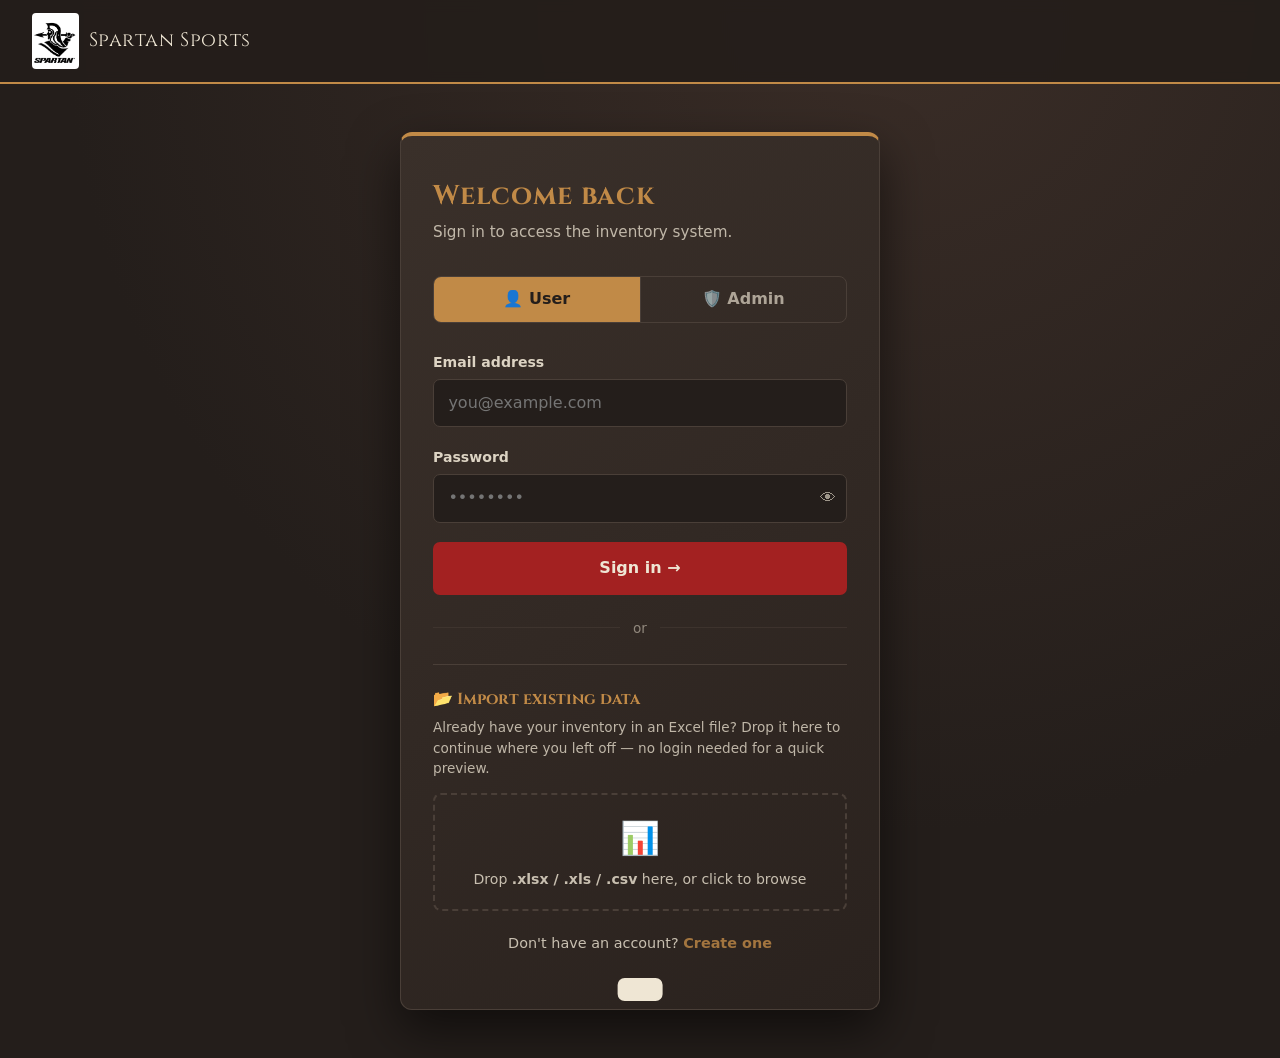
==== admin-dashboard.html @ b4d41f11 "Complete Spartan Sports inventory with Auth & Admin Panel" ====
<!DOCTYPE html>
<html lang="en">
<head>
  <meta charset="UTF-8">
  <meta name="viewport" content="width=device-width, initial-scale=1">
  <title>Admin Dashboard — Spartan Sports</title>
  <link rel="preconnect" href="https://fonts.googleapis.com">
  <link href="https://fonts.googleapis.com/css2?family=Cinzel:wght@400;600;700&display=swap" rel="stylesheet">
  <link rel="stylesheet" href="style.css">
  <link rel="stylesheet" href="auth.css">
  <style>
    /* Dashboard-specific extras */
    .dash-page { max-width: 1100px; margin: 0 auto; padding: 2.5rem 2rem; }
    .dash-header { display: flex; justify-content: space-between; align-items: center; flex-wrap: wrap; gap: 1rem; margin-bottom: 2rem; }
    .dash-header h1 { margin: 0; font-size: 1.9rem; color: var(--bronze); }
    .user-badge { display: flex; align-items: center; gap: .7rem; background: var(--iron2); border: 1px solid var(--line); border-radius: 8px; padding: .5rem 1rem; font-size: .9rem; }
    .user-badge .role-pill { background: var(--crimson); color: var(--bone); padding: .15rem .6rem; border-radius: 10px; font-size: .75rem; font-weight: 700; }
    .stats-row { display: grid; grid-template-columns: repeat(auto-fill, minmax(180px, 1fr)); gap: 1.2rem; margin-bottom: 2rem; }
    .stat-card { background: linear-gradient(145deg, #3a302a, #2a221e); border: 1px solid var(--line); border-top: 4px solid var(--bronze); border-radius: 10px; padding: 1.2rem 1.4rem; }
    .stat-card .label { font-size: .82rem; opacity: .75; margin-bottom: .4rem; }
    .stat-card .value { font: 700 2rem var(--serif); color: var(--bronze); }
    .section-card { background: linear-gradient(145deg, #3a302a, #2a221e); border: 1px solid var(--line); border-radius: 10px; padding: 1.5rem; margin-bottom: 1.8rem; }
    .section-card h2 { font-size: 1.15rem; margin: 0; color: var(--bronze); }
    .user-table { width: 100%; border-collapse: collapse; font-size: .88rem; }
    .user-table th, .user-table td { padding: .7rem .9rem; border-bottom: 1px solid var(--line); text-align: left; }
    .user-table th { background: #3a302a; font-weight: 600; font-size: .82rem; text-transform: uppercase; letter-spacing: .04em; }
    .user-table tr:hover td { background: rgba(255,255,255,.03); }
    .user-table tr:last-child td { border-bottom: none; }
    .badge { display: inline-block; padding: .2rem .65rem; border-radius: 10px; font-size: .75rem; font-weight: 700; text-transform: uppercase; }
    .badge.admin { background: var(--crimson); color: var(--bone); }
    .badge.user  { background: var(--bronze);  color: var(--iron); }
    .btn-sm { padding: .4rem .8rem; font-size: .82rem; border-radius: 6px; border: 1px solid var(--line); background: transparent; color: var(--bad); cursor: pointer; transition: background .15s, color .15s; }
    .btn-sm:hover { background: var(--bad); color: var(--bone); border-color: var(--bad); }
    .btn-add-user { background: var(--bronze); color: var(--iron); border: 1px solid var(--bronze); font-weight: 700; padding: .55rem 1.1rem; border-radius: 7px; font-size: .88rem; cursor: pointer; transition: transform .15s, background .15s; }
    .btn-add-user:hover { background: #dca35e; transform: translateY(-1px); }
    .signout-btn { background: transparent; border: 1px solid var(--line); color: var(--bone); padding: .45rem 1rem; border-radius: 6px; cursor: pointer; font-size: .85rem; transition: background .15s; }
    .signout-btn:hover { background: var(--crimson); border-color: var(--crimson); }
    @media (max-width: 600px) { .dash-page { padding: 1.5rem 1rem; } }
  </style>
</head>
<body>

  <!-- NAV -->
  <header class="nav">
    <a class="logo" href="index.html" aria-label="Spartan Sports home">
      <img class="brand-mark" src="spartan-logo.png" alt="">
      <span>Spartan Sports</span>
    </a>
    <nav>
      <a href="index.html">📦 Inventory</a>
      <a href="register.html">➕ Register</a>
    </nav>
  </header>

  <main class="dash-page" id="dashMain" hidden>

    <!-- Header row -->
    <div class="dash-header">
      <h1>🛡️ Admin Dashboard</h1>
      <div style="display:flex;gap:.8rem;align-items:center;flex-wrap:wrap">
        <div class="user-badge">
          <span id="adminName">—</span>
          <span class="role-pill">Admin</span>
        </div>
        <button class="signout-btn" onclick="signOut()">Sign out</button>
      </div>
    </div>

    <!-- Stats row -->
    <div class="stats-row">
      <div class="stat-card">
        <div class="label">Total registered users</div>
        <div class="value" id="statUsers">0</div>
      </div>
      <div class="stat-card">
        <div class="label">Admin accounts</div>
        <div class="value" id="statAdmins">0</div>
      </div>
      <div class="stat-card">
        <div class="label">Standard users</div>
        <div class="value" id="statStandardUsers">0</div>
      </div>
      <div class="stat-card">
        <div class="label">Registered today</div>
        <div class="value" id="statToday">0</div>
      </div>
    </div>

    <!-- User management -->
    <div class="section-card">
      <div style="display:flex; justify-content:space-between; align-items:center; flex-wrap:wrap; gap:1rem; margin-bottom:1.2rem;">
        <div>
          <h2>👥 Registered Users (<span id="userCountBadge">0</span>)</h2>
          <p style="opacity:.7; font-size:.85rem; margin:.2rem 0 0;">All accounts currently registered in the Spartan Sports system.</p>
        </div>
        <button class="btn-add-user" onclick="toggleAddUserForm()">➕ Register New User</button>
      </div>

      <!-- Add User Form (Collapsible) -->
      <div id="addUserBox" style="display:none; background:var(--iron2); border:1px solid var(--bronze); border-radius:8px; padding:1.4rem; margin-bottom:1.5rem;">
        <h3 style="margin:0 0 1rem; color:var(--bronze); font-size:1.05rem;">Register a New User / Admin</h3>
        <form id="adminAddUserForm" onsubmit="adminCreateUser(event)" style="display:grid; grid-template-columns:repeat(auto-fit, minmax(180px, 1fr)); gap:1rem; align-items:end;">
          <div>
            <label style="display:block; font-size:.82rem; font-weight:600; margin-bottom:.3rem;">Full Name *</label>
            <input type="text" id="newUserName" placeholder="e.g. Rahul Sharma" required style="width:100%; padding:.65rem; border-radius:6px; background:var(--iron); border:1px solid var(--line); color:var(--bone);">
          </div>
          <div>
            <label style="display:block; font-size:.82rem; font-weight:600; margin-bottom:.3rem;">Email Address *</label>
            <input type="email" id="newUserEmail" placeholder="user@spartan.com" required style="width:100%; padding:.65rem; border-radius:6px; background:var(--iron); border:1px solid var(--line); color:var(--bone);">
          </div>
          <div>
            <label style="display:block; font-size:.82rem; font-weight:600; margin-bottom:.3rem;">Password *</label>
            <input type="password" id="newUserPass" placeholder="Min 6 chars" required minlength="6" style="width:100%; padding:.65rem; border-radius:6px; background:var(--iron); border:1px solid var(--line); color:var(--bone);">
          </div>
          <div>
            <label style="display:block; font-size:.82rem; font-weight:600; margin-bottom:.3rem;">Role</label>
            <select id="newUserRole" style="width:100%; padding:.65rem; border-radius:6px; background:var(--iron); border:1px solid var(--line); color:var(--bone);">
              <option value="user">👤 User (Standard)</option>
              <option value="admin">🛡️ Admin</option>
            </select>
          </div>
          <div>
            <label style="display:block; font-size:.82rem; font-weight:600; margin-bottom:.3rem;">Department</label>
            <select id="newUserDept" style="width:100%; padding:.65rem; border-radius:6px; background:var(--iron); border:1px solid var(--line); color:var(--bone);">
              <option value="Warehouse">Warehouse</option>
              <option value="Production">Production</option>
              <option value="Procurement">Procurement</option>
              <option value="Quality Control">Quality Control</option>
              <option value="Management">Management</option>
              <option value="IT / Admin">IT / Admin</option>
            </select>
          </div>
          <div style="display:flex; gap:.6rem;">
            <button type="submit" style="background:var(--crimson); color:var(--bone); border:none; padding:.7rem 1.2rem; border-radius:6px; font-weight:700; cursor:pointer;">Save</button>
            <button type="button" onclick="toggleAddUserForm(false)" style="background:transparent; color:var(--bone); border:1px solid var(--line); padding:.7rem 1rem; border-radius:6px; cursor:pointer;">Cancel</button>
          </div>
        </form>
      </div>

      <!-- Search bar -->
      <div style="margin-bottom:1rem; display:flex; gap:.8rem;">
        <input type="search" id="userSearchInput" placeholder="🔍 Search users by name, email, department or role..." oninput="filterUserTable()" style="width:100%; max-width:480px; padding:.65rem .9rem; border-radius:6px; background:var(--iron); border:1px solid var(--line); color:var(--bone);">
      </div>

      <!-- Users Table -->
      <div style="overflow-x:auto">
        <table class="user-table">
          <thead>
            <tr>
              <th>#</th>
              <th>Name</th>
              <th>Email</th>
              <th>Department</th>
              <th>Role</th>
              <th>Registered</th>
              <th>Action</th>
            </tr>
          </thead>
          <tbody id="userTableBody"></tbody>
        </table>
      </div>
      <p id="noUsersMsg" style="opacity:.7;font-size:.9rem;margin:1.2rem 0; text-align:center;" hidden>No registered users found matching your search.</p>
    </div>

    <!-- Import data section -->
    <div class="section-card">
      <h2>📂 Import / replace inventory data</h2>
      <p style="opacity:.75;font-size:.88rem;margin:0 0 1rem">Upload an Excel or CSV file to overwrite the global inventory used by all users.</p>

      <div class="file-drop" id="dropZoneAdmin">
        <div class="drop-icon">📊</div>
        <div class="drop-text">Drop <strong>.xlsx / .xls / .csv</strong> here, or click to browse</div>
        <input type="file" id="importFileAdmin" accept=".xlsx,.xls,.csv" aria-label="Choose Excel file">
      </div>

      <div class="import-preview" id="importPreviewAdmin" hidden></div>

      <div class="import-actions" id="importActionsAdmin" style="display:none">
        <button class="btn-full" id="applyImportBtn" type="button">✅ Apply to all users</button>
        <button class="btn-full alt" id="clearImportAdminBtn" type="button">✖ Clear</button>
      </div>
    </div>

  </main>

  <div class="toast" id="toast" role="status"></div>

  <script src="xlsx.full.min.js"></script>
  <script src="auth.js"></script>
  <script>
  // ── Guard: admin only ────────────────────────────────────
  (function guardAdmin() {
    const sess = JSON.parse(sessionStorage.getItem("ss_session") || "null");
    if (!sess || sess.role !== "admin") return;
    document.getElementById("adminName").textContent = sess.name;
    document.getElementById("dashMain").hidden = false;
    loadDashboard();
  })();

  // ── Toggle Add User Form ─────────────────────────────────
  function toggleAddUserForm(show) {
    const box = document.getElementById("addUserBox");
    const isShowing = box.style.display !== "none";
    const nextState = (typeof show === "boolean") ? show : !isShowing;
    box.style.display = nextState ? "block" : "none";
    if (nextState) {
      document.getElementById("newUserName")?.focus();
    }
  }

  // ── Register User directly from Admin Panel ─────────────
  function adminCreateUser(e) {
    e.preventDefault();
    const name  = document.getElementById("newUserName").value.trim();
    const email = document.getElementById("newUserEmail").value.trim().toLowerCase();
    const pass  = document.getElementById("newUserPass").value;
    const role  = document.getElementById("newUserRole").value;
    const dept  = document.getElementById("newUserDept").value;

    if (!name || !email || !pass) {
      toast("Please fill in all required fields.");
      return;
    }

    const users = getUsers();
    if (users.some(u => u.email === email)) {
      toast("A user with this email already exists.");
      return;
    }

    const newUser = {
      id: Date.now(),
      name,
      email,
      role,
      dept,
      password: encodePass(pass),
      createdAt: new Date().toISOString()
    };

    users.push(newUser);
    saveUsers(users);

    toast("✅ User " + name + " registered successfully!");
    document.getElementById("adminAddUserForm").reset();
    toggleAddUserForm(false);
    loadDashboard();
  }

  // ── Filter table on search ───────────────────────────────
  function filterUserTable() {
    const q = (document.getElementById("userSearchInput")?.value || "").toLowerCase().trim();
    const users = getUsers();
    const filtered = users.filter(u => 
      (u.name || "").toLowerCase().includes(q) ||
      (u.email || "").toLowerCase().includes(q) ||
      (u.dept || "").toLowerCase().includes(q) ||
      (u.role || "").toLowerCase().includes(q)
    );
    renderUserTable(filtered);
  }

  // ── Render User Table ────────────────────────────────────
  function renderUserTable(list) {
    const tbody = document.getElementById("userTableBody");
    const noMsg = document.getElementById("noUsersMsg");
    if (!list || !list.length) {
      tbody.innerHTML = "";
      noMsg.hidden = false;
      return;
    }
    noMsg.hidden = true;

    tbody.innerHTML = list.map((u, i) => `
      <tr>
        <td>${i + 1}</td>
        <td><strong>${esc(u.name)}</strong></td>
        <td>${esc(u.email)}</td>
        <td>${esc(u.dept || "—")}</td>
        <td><span class="badge ${u.role}">${u.role}</span></td>
        <td style="font-size:.8rem;opacity:.8">${(u.createdAt || "").slice(0, 10)}</td>
        <td><button class="btn-sm" onclick="deleteUser(${u.id})">Delete</button></td>
      </tr>`).join("");
  }

  // ── Load dashboard data ──────────────────────────────────
  function loadDashboard() {
    const users   = getUsers();
    const admins  = users.filter(u => u.role === "admin");
    const regulars = users.filter(u => u.role === "user");
    const today   = new Date().toISOString().slice(0, 10);
    const todayCount = users.filter(u => (u.createdAt || "").startsWith(today)).length;

    document.getElementById("statUsers").textContent         = users.length;
    document.getElementById("statAdmins").textContent        = admins.length;
    document.getElementById("statStandardUsers").textContent  = regulars.length;
    document.getElementById("statToday").textContent         = todayCount;
    document.getElementById("userCountBadge").textContent    = users.length;

    filterUserTable();
  }

  function esc(s) {
    return String(s || "").replace(/&/g,"&amp;").replace(/</g,"&lt;").replace(/>/g,"&gt;");
  }

  function deleteUser(id) {
    if (!confirm("Delete this user? This cannot be undone.")) return;
    const sess = JSON.parse(sessionStorage.getItem("ss_session") || "null");
    let users = getUsers();
    const target = users.find(u => u.id === id);
    if (target && target.email === (sess?.email)) {
      toast("Cannot delete your own active admin account.");
      return;
    }
    users = users.filter(u => u.id !== id);
    saveUsers(users);
    toast("User deleted.");
    loadDashboard();
  }

  function signOut() {
    sessionStorage.removeItem("ss_session");
    window.location.href = "login.html";
  }

  // ── Admin import ─────────────────────────────────────────
  const dropAdmin   = document.getElementById("dropZoneAdmin");
  const fileAdmin   = document.getElementById("importFileAdmin");

  if (dropAdmin && fileAdmin) {
    fileAdmin.addEventListener("change", () => {
      handleFile(fileAdmin.files[0], "importPreviewAdmin", "importActionsAdmin", true);
    });
    dropAdmin.addEventListener("dragover",  e => { e.preventDefault(); dropAdmin.classList.add("over"); });
    dropAdmin.addEventListener("dragleave", () => dropAdmin.classList.remove("over"));
    dropAdmin.addEventListener("drop", e => {
      e.preventDefault(); dropAdmin.classList.remove("over");
      handleFile(e.dataTransfer.files[0], "importPreviewAdmin", "importActionsAdmin", true);
    });

    document.getElementById("applyImportBtn").addEventListener("click", () => {
      if (!window._importedData || !window._importedData.length) return toast("No data to apply.");
      localStorage.setItem("ss_inventory_import", JSON.stringify(window._importedData));
      toast("✅ Inventory data updated for all users!");
      loadDashboard();
    });

    document.getElementById("clearImportAdminBtn").addEventListener("click", () => {
      window._importedData = null;
      fileAdmin.value = "";
      const p = document.getElementById("importPreviewAdmin");
      if (p) { p.innerHTML = ""; p.hidden = true; }
      document.getElementById("importActionsAdmin").style.display = "none";
    });
  }
  </script>
</body>
</html>
---- style.css ----
:root {
    --bronze: #c18a47;
    --crimson: #a32121;
    --bone: #efe6d4;
    --iron: #241e1b;
    --iron2: #322a26;
    --line: #4a3f38;
    --ok: #5fae6b;
    --warn: #e0a33a;
    --bad: #e5604f;
    --serif: "Cinzel", "Trajan Pro", Georgia, serif;
    --sans: "Segoe UI", system-ui, -apple-system, Roboto, sans-serif
}

* {
    box-sizing: border-box
}

html {
    scroll-behavior: smooth
}

body {
    margin: 0;
    font-family: var(--sans);
    background: radial-gradient(circle at 70% 0, #3a2d27, var(--iron) 60%);
    color: var(--bone);
    line-height: 1.5
}

h1,
h2,
.logo {
    font-family: var(--serif);
    letter-spacing: .03em
}

a {
    color: inherit
}

button,
input,
select {
    font: inherit
}

input,
select {
    padding: .65rem .8rem;
    border: 1px solid var(--line);
    border-radius: 6px;
    background: var(--iron2);
    color: var(--bone)
}

:focus-visible {
    outline: 3px solid var(--bronze);
    outline-offset: 2px
}

.nav {
    position: sticky;
    top: 0;
    z-index: 10;
    display: flex;
    justify-content: space-between;
    align-items: center;
    flex-wrap: wrap;
    gap: .5rem;
    padding: .8rem 2rem;
    background: rgba(36, 30, 27, .92);
    backdrop-filter: blur(6px);
    border-bottom: 2px solid var(--bronze)
}

.logo {
    display: flex;
    align-items: center;
    gap: .6rem;
    text-decoration: none;
    font-size: 1.2rem
}

.brand-mark {
    display: block;
    width: auto;
    height: 56px;
    padding: 2px;
    background: #fff;
    border-radius: 4px;
    object-fit: contain
}

.nav nav {
    display: flex;
    gap: 1.4rem;
    align-items: center;
    flex-wrap: wrap
}

.nav nav a {
    text-decoration: none;
    opacity: .85
}

.nav nav a:hover {
    opacity: 1;
    color: var(--bronze)
}

.hero {
    display: grid;
    grid-template-columns: 1fr 1.1fr;
    gap: 2rem;
    align-items: center;
    max-width: 1200px;
    margin: 0 auto;
    padding: 3rem 2rem 2rem
}

.hero h1 {
    font-size: clamp(1.8rem, 4vw, 2.9rem);
    line-height: 1.15;
    margin: 0 0 1rem
}

.hero p {
    max-width: 46ch;
    font-size: 1.1rem;
    opacity: .9
}

.cta {
    display: flex;
    gap: .8rem;
    flex-wrap: wrap;
    margin: 1.5rem 0
}

.btn {
    display: inline-block;
    background: var(--crimson);
    color: var(--bone);
    border: 2px solid var(--crimson);
    padding: .75rem 1.3rem;
    border-radius: 6px;
    text-decoration: none;
    font-weight: 600;
    cursor: pointer;
    transition: transform .15s, background .2s
}

.btn:hover {
    background: #7d1515;
    transform: translateY(-2px)
}

.btn.alt {
    background: transparent;
    border-color: var(--bronze);
    color: var(--bronze)
}

.btn.alt:hover {
    background: var(--bronze);
    color: var(--iron)
}

.kpis {
    display: flex;
    gap: 2rem;
    flex-wrap: wrap
}

.kpis b {
    display: block;
    font: 700 1.8rem var(--serif);
    color: var(--bronze)
}

/* 3D stage */
.stage {
    position: relative;
    height: 380px;
    perspective: 900px;
    cursor: grab;
    touch-action: pan-y;
    user-select: none
}

.stage:active {
    cursor: grabbing
}

.floor {
    position: absolute;
    left: 5%;
    right: 5%;
    bottom: 25px;
    height: 220px;
    transform: rotateX(72deg);
    background: linear-gradient(var(--line) 1px, transparent 1px) 0 0/40px 40px, linear-gradient(90deg, var(--line) 1px, transparent 1px) 0 0/40px 40px;
    mask-image: radial-gradient(closest-side, #000 40%, transparent);
    -webkit-mask-image: radial-gradient(closest-side, #000 40%, transparent)
}

.cubes {
    position: absolute;
    inset: 0;
    display: flex;
    justify-content: center;
    align-items: center;
    gap: 60px;
    padding-bottom: 30px
}

.cube {
    position: relative;
    width: 110px;
    height: 110px;
    transform-style: preserve-3d
}

.face {
    position: absolute;
    inset: 0;
    display: grid;
    place-items: center;
    text-align: center;
    font: 700 .85rem var(--serif);
    padding: .4rem;
    border: 2px solid var(--bronze);
    backface-visibility: hidden
}

.face small {
    display: block;
    font: 400 .75rem var(--sans);
    opacity: .9
}

.f0 {
    transform: translateZ(55px)
}

.f1 {
    transform: rotateY(90deg) translateZ(55px)
}

.f2 {
    transform: rotateY(180deg) translateZ(55px)
}

.f3 {
    transform: rotateY(-90deg) translateZ(55px)
}

.f4 {
    transform: rotateX(90deg) translateZ(55px);
    background: #3b3029
}

.f5 {
    transform: rotateX(-90deg) translateZ(55px);
    background: #1a1513
}

.cube.good .face {
    background: #2f5a3a
}

.cube.bad .face {
    background: #8a2a22
}

.cube .f4 {
    background: #4b3d34
}

.cube .f5 {
    background: #1a1513
}

.cube[data-cat="Wood"] .face {
    background: #b58a54;
    color: var(--iron)
}

.cube:hover .face {
    border-color: #fff
}

.drag-hint {
    position: absolute;
    bottom: 0;
    width: 100%;
    text-align: center;
    font-size: .85rem;
    opacity: .7;
    margin: 0
}

.block {
    max-width: 1200px;
    margin: 0 auto;
    padding: 3rem 2rem 1rem;
    scroll-margin-top: 60px
}

.block h2 {
    font-size: 1.7rem;
    margin: 0 0 .4rem
}

.sub {
    opacity: .8;
    margin: 0 0 1.2rem
}

.toolbar {
    display: flex;
    gap: .8rem;
    flex-wrap: wrap;
    margin: 1rem 0 1.5rem;
    align-items: center
}

.toolbar input {
    min-width: 240px
}

.chips {
    display: flex;
    gap: .4rem
}

.chip {
    background: transparent;
    border: 1px solid var(--line);
    color: var(--bone);
    padding: .5rem .9rem;
    border-radius: 20px;
    cursor: pointer
}

.chip.on {
    background: var(--bronze);
    color: var(--iron);
    border-color: var(--bronze);
    font-weight: 600
}

.grid {
    display: grid;
    grid-template-columns: repeat(auto-fill, minmax(240px, 1fr));
    gap: 1.4rem;
    perspective: 1000px
}

.card {
    background: linear-gradient(145deg, #3a302a, #2a221e);
    border: 1px solid var(--line);
    border-top: 4px solid var(--ok);
    border-radius: 10px;
    padding: 1.2rem;
    transform-style: preserve-3d;
    transition: transform .15s ease-out, box-shadow .2s;
    box-shadow: 0 8px 20px rgba(0, 0, 0, .35)
}

.card.tight {
    border-top-color: var(--warn)
}

.card.short {
    border-top-color: var(--bad)
}

.card:hover {
    box-shadow: 0 18px 35px rgba(0, 0, 0, .55)
}

.card h3 {
    margin: 0;
    font-size: 1.05rem;
    transform: translateZ(25px)
}

.cat {
    margin: .1rem 0 .8rem;
    opacity: .7;
    font-size: .85rem;
    transform: translateZ(15px)
}

.big {
    font: 700 2rem var(--serif);
    transform: translateZ(35px)
}

.big small {
    font: 400 .9rem var(--sans);
    opacity: .7
}

.bar {
    height: 8px;
    background: #1a1513;
    border-radius: 4px;
    margin: .7rem 0;
    overflow: hidden
}

.bar i {
    display: block;
    height: 100%;
    background: var(--ok);
    border-radius: 4px;
    transition: width .6s
}

.card.tight .bar i {
    background: var(--warn)
}

.card.short .bar i {
    background: var(--bad)
}

.meta {
    font-size: .85rem;
    opacity: .8;
    margin: 0 0 .8rem
}

.pill {
    display: inline-block;
    padding: .2rem .7rem;
    border-radius: 12px;
    font-size: .8rem;
    font-weight: 700;
    color: var(--iron);
    background: var(--ok);
    transform: translateZ(20px)
}

.pill.tight {
    background: var(--warn)
}

.pill.short {
    background: var(--bad)
}

.planner {
    display: grid;
    grid-template-columns: 300px 1fr;
    gap: 1.5rem;
    align-items: start
}

.controls {
    background: var(--iron2);
    border: 1px solid var(--line);
    border-radius: 10px;
    padding: 1.2rem
}

.controls label {
    display: block;
    margin: .8rem 0 .3rem;
    font-weight: 600;
    font-size: .9rem
}

.controls label:first-child {
    margin-top: 0
}

.controls input,
.controls select {
    width: 100%
}

.verdict {
    margin: 1rem 0 0;
    padding: .8rem;
    border-radius: 6px;
    font-weight: 600
}

.verdict.ok {
    background: #27442e
}

.verdict.short {
    background: #5c2620
}

.table-scroll {
    overflow-x: auto
}

table {
    width: 100%;
    border-collapse: collapse;
    min-width: 480px;
    background: var(--iron2);
    border-radius: 10px;
    overflow: hidden
}

th,
td {
    text-align: left;
    padding: .8rem 1rem;
    border-bottom: 1px solid var(--line)
}

th {
    background: #3a302a;
    font-size: .85rem
}

.okc {
    color: var(--ok)
}

.shortc {
    color: var(--bad);
    font-weight: 700
}

.ord-foot {
    display: flex;
    justify-content: space-between;
    align-items: center;
    flex-wrap: wrap;
    gap: 1rem;
    margin: 1.2rem 0 3rem
}

.actions {
    display: flex;
    gap: .7rem;
    flex-wrap: wrap
}

.empty {
    padding: 1.2rem;
    opacity: .8
}

.toast {
    position: fixed;
    bottom: 1.2rem;
    left: 50%;
    transform: translate(-50%, 120px);
    background: var(--bone);
    color: var(--iron);
    padding: .7rem 1.2rem;
    border-radius: 6px;
    font-weight: 600;
    transition: transform .3s
}

.toast.show {
    transform: translate(-50%, 0)
}

@media(max-width:860px) {
    .hero {
        grid-template-columns: 1fr;
        padding: 2rem 1rem
    }

    .stage {
        height: 320px
    }

    .cubes {
        gap: 30px
    }

    .cube {
        width: 80px;
        height: 80px
    }

    .f0 {
        transform: translateZ(40px)
    }

    .f1 {
        transform: rotateY(90deg) translateZ(40px)
    }

    .f2 {
        transform: rotateY(180deg) translateZ(40px)
    }

    .f3 {
        transform: rotateY(-90deg) translateZ(40px)
    }

    .f4 {
        transform: rotateX(90deg) translateZ(40px)
    }

    .f5 {
        transform: rotateX(-90deg) translateZ(40px)
    }

    .face {
        font-size: .7rem
    }

    .planner {
        grid-template-columns: 1fr
    }

    .block {
        padding: 2rem 1rem 1rem
    }

    .nav {
        padding: .8rem 1rem
    }
}

@media(prefers-reduced-motion:reduce) {
    * {
        transition: none !important;
        scroll-behavior: auto !important
    }
}
---- auth.css ----
/* =====================================================
   Spartan Sports — Auth styles (login / register)
   ===================================================== */
:root {
  --bronze:  #c18a47;
  --crimson: #a32121;
  --bone:    #efe6d4;
  --iron:    #241e1b;
  --iron2:   #322a26;
  --line:    #4a3f38;
  --ok:      #5fae6b;
  --warn:    #e0a33a;
  --bad:     #e5604f;
  --serif:   "Cinzel","Trajan Pro",Georgia,serif;
  --sans:    "Segoe UI",system-ui,-apple-system,Roboto,sans-serif;
}

*  { box-sizing: border-box; }
html { scroll-behavior: smooth; }

body {
  margin: 0;
  font-family: var(--sans);
  background: radial-gradient(circle at 70% 0, #3a2d27, var(--iron) 60%);
  color: var(--bone);
  line-height: 1.5;
  min-height: 100vh;
  display: flex;
  flex-direction: column;
}

h1,h2,.logo { font-family: var(--serif); letter-spacing: .03em; }
a { color: inherit; }
button, input, select { font: inherit; }

/* ---- Nav ---- */
.nav {
  position: sticky; top: 0; z-index: 10;
  display: flex; justify-content: space-between; align-items: center;
  flex-wrap: wrap; gap: .5rem;
  padding: .8rem 2rem;
  background: rgba(36,30,27,.92);
  backdrop-filter: blur(6px);
  border-bottom: 2px solid var(--bronze);
}
.logo { display: flex; align-items: center; gap: .6rem; text-decoration: none; font-size: 1.2rem; }
.brand-mark { display: block; width: auto; height: 56px; padding: 2px; background: #fff; border-radius: 4px; object-fit: contain; }

/* ---- Page wrapper ---- */
.auth-page {
  flex: 1;
  display: flex;
  align-items: center;
  justify-content: center;
  padding: 3rem 1rem;
}

/* ---- Card ---- */
.auth-card {
  width: 100%;
  max-width: 480px;
  background: linear-gradient(145deg, #3a302a, #2a221e);
  border: 1px solid var(--line);
  border-top: 4px solid var(--bronze);
  border-radius: 12px;
  padding: 2.5rem 2rem;
  box-shadow: 0 20px 50px rgba(0,0,0,.55);
}
.auth-card h2 {
  margin: 0 0 .3rem;
  font-size: 1.7rem;
  color: var(--bronze);
}
.auth-card .sub {
  opacity: .75;
  margin: 0 0 2rem;
  font-size: .95rem;
}

/* ---- Tabs (User / Admin) ---- */
.role-tabs {
  display: flex;
  gap: 0;
  margin-bottom: 1.8rem;
  border: 1px solid var(--line);
  border-radius: 8px;
  overflow: hidden;
}
.role-tabs button {
  flex: 1;
  padding: .65rem 1rem;
  background: transparent;
  border: none;
  color: var(--bone);
  opacity: .65;
  cursor: pointer;
  font-weight: 600;
  transition: background .2s, opacity .2s;
}
.role-tabs button.active {
  background: var(--bronze);
  color: var(--iron);
  opacity: 1;
}
.role-tabs button:first-child { border-right: 1px solid var(--line); }

/* ---- Form ---- */
.form-group {
  margin-bottom: 1.2rem;
}
.form-group label {
  display: block;
  font-weight: 600;
  font-size: .88rem;
  margin-bottom: .4rem;
  opacity: .9;
}
.form-group input, .form-group select {
  width: 100%;
  padding: .7rem .9rem;
  border: 1px solid var(--line);
  border-radius: 7px;
  background: var(--iron);
  color: var(--bone);
  transition: border-color .2s;
}
.form-group input:focus, .form-group select:focus {
  outline: 3px solid var(--bronze);
  outline-offset: 2px;
  border-color: var(--bronze);
}

/* Admin-key field hidden by default */
#adminKeyGroup, #adminKeyGroupReg { display: none; }

/* ---- Password wrapper ---- */
.pw-wrap { position: relative; }
.pw-wrap input { padding-right: 2.6rem; }
.pw-toggle {
  position: absolute;
  right: .7rem; top: 50%;
  transform: translateY(-50%);
  background: none; border: none;
  color: var(--bone); opacity: .6;
  cursor: pointer; padding: 0;
  font-size: 1rem;
  line-height: 1;
}
.pw-toggle:hover { opacity: 1; }

/* ---- Buttons ---- */
.btn-full {
  display: block;
  width: 100%;
  padding: .8rem;
  background: var(--crimson);
  color: var(--bone);
  border: 2px solid var(--crimson);
  border-radius: 7px;
  font-weight: 700;
  font-size: 1rem;
  cursor: pointer;
  transition: background .2s, transform .15s;
  margin-top: .5rem;
}
.btn-full:hover { background: #7d1515; transform: translateY(-2px); }
.btn-full.alt {
  background: transparent;
  border-color: var(--bronze);
  color: var(--bronze);
  margin-top: .8rem;
}
.btn-full.alt:hover { background: var(--bronze); color: var(--iron); }

/* ---- Alert / feedback ---- */
.alert {
  display: none;
  padding: .75rem 1rem;
  border-radius: 7px;
  font-size: .9rem;
  margin-bottom: 1rem;
  font-weight: 600;
}
.alert.error  { background: #5c2620; border: 1px solid var(--bad); }
.alert.success { background: #27442e; border: 1px solid var(--ok); }
.alert.show { display: block; }

/* ---- Divider ---- */
.divider {
  display: flex; align-items: center; gap: .8rem;
  margin: 1.4rem 0;
  opacity: .5;
  font-size: .85rem;
}
.divider::before, .divider::after {
  content: "";
  flex: 1;
  height: 1px;
  background: var(--line);
}

/* ---- Switch link ---- */
.switch-link {
  text-align: center;
  margin-top: 1.4rem;
  font-size: .9rem;
  opacity: .8;
}
.switch-link a {
  color: var(--bronze);
  font-weight: 600;
  text-decoration: none;
}
.switch-link a:hover { text-decoration: underline; }

/* ---- Excel import section ---- */
.import-section {
  margin-top: 1.6rem;
  padding-top: 1.4rem;
  border-top: 1px solid var(--line);
}
.import-section h3 {
  margin: 0 0 .4rem;
  font-size: 1rem;
  font-family: var(--serif);
  color: var(--bronze);
}
.import-section p {
  font-size: .85rem;
  opacity: .75;
  margin: 0 0 .9rem;
}
.file-drop {
  border: 2px dashed var(--line);
  border-radius: 8px;
  padding: 1.2rem 1rem;
  text-align: center;
  cursor: pointer;
  transition: border-color .2s, background .2s;
  position: relative;
}
.file-drop:hover, .file-drop.over {
  border-color: var(--bronze);
  background: rgba(193,138,71,.07);
}
.file-drop input[type="file"] {
  position: absolute; inset: 0;
  opacity: 0; cursor: pointer;
  width: 100%; height: 100%;
}
.file-drop .drop-icon { font-size: 2rem; margin-bottom: .4rem; }
.file-drop .drop-text { font-size: .88rem; opacity: .8; }
.import-preview {
  margin-top: 1rem;
  overflow-x: auto;
}
.import-preview table {
  width: 100%;
  border-collapse: collapse;
  font-size: .82rem;
  background: var(--iron2);
  border-radius: 8px;
  overflow: hidden;
}
.import-preview th, .import-preview td {
  padding: .5rem .7rem;
  border-bottom: 1px solid var(--line);
  text-align: left;
  white-space: nowrap;
}
.import-preview th { background: #3a302a; }
.import-preview .row-ok  { color: var(--ok); }
.import-preview .row-err { color: var(--bad); }
.import-actions {
  display: flex; gap: .6rem; flex-wrap: wrap;
  margin-top: .9rem;
}

/* ---- Toast ---- */
.toast {
  position: fixed; bottom: 1.2rem; left: 50%;
  transform: translate(-50%, 120px);
  background: var(--bone); color: var(--iron);
  padding: .7rem 1.4rem;
  border-radius: 7px;
  font-weight: 600;
  transition: transform .3s;
  z-index: 999;
}
.toast.show { transform: translate(-50%, 0); }

/* ---- Responsive ---- */
@media (max-width: 540px) {
  .auth-card { padding: 1.8rem 1.2rem; }
  .nav { padding: .8rem 1rem; }
}
@media (prefers-reduced-motion: reduce) {
  * { transition: none !important; scroll-behavior: auto !important; }
}
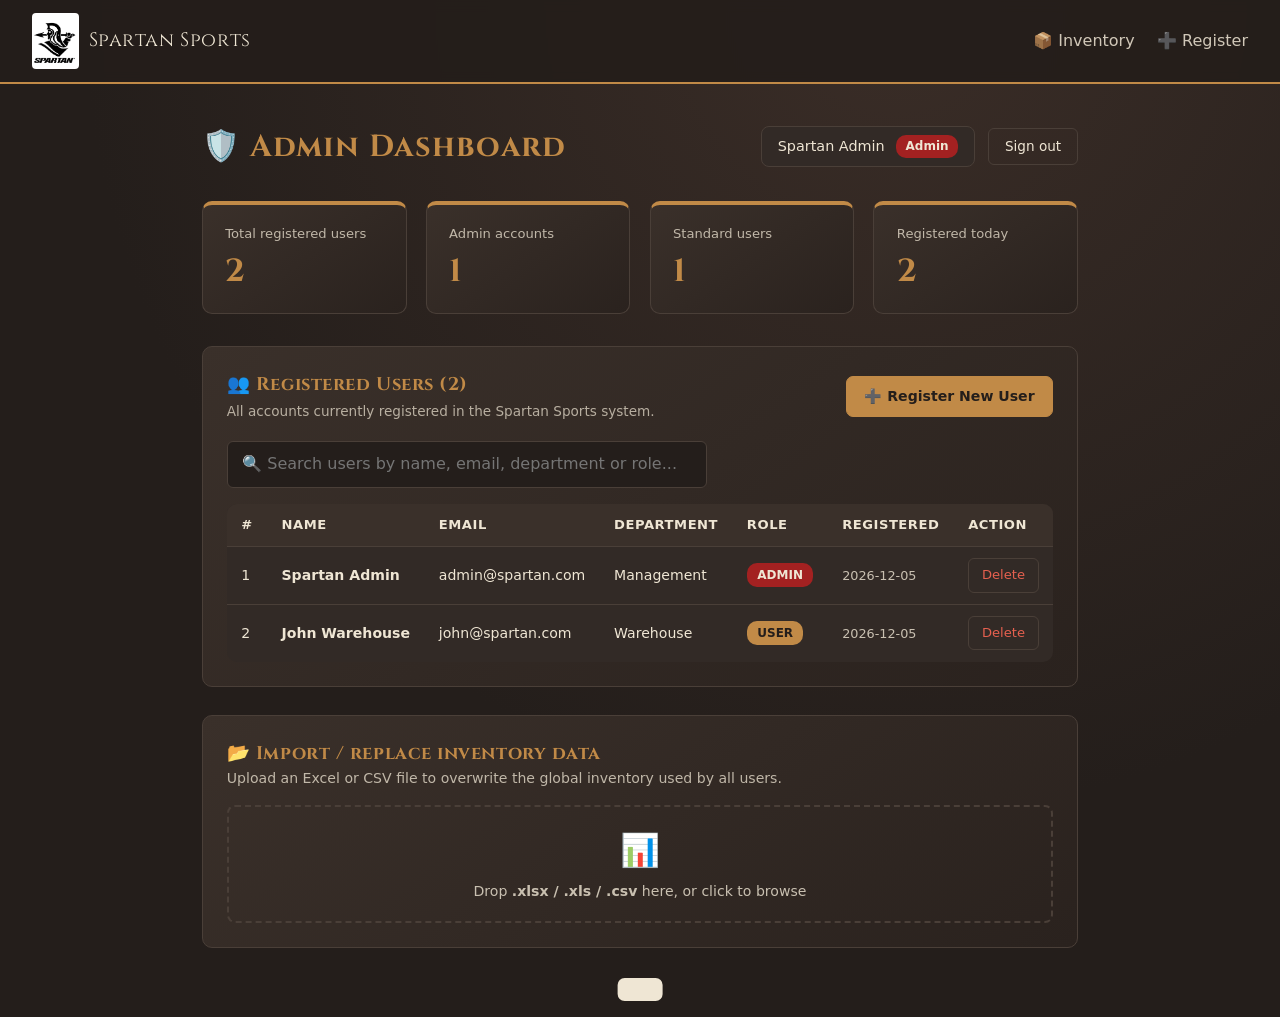
==== commit 88e26402: "Fix user registration display, auto-seed accounts and smooth admin access" ====
--- a/admin-dashboard.html
+++ b/admin-dashboard.html
@@ -190,10 +190,19 @@
   <script>
   // ── Guard: admin only ────────────────────────────────────
   (function guardAdmin() {
-    const sess = JSON.parse(sessionStorage.getItem("ss_session") || "null");
-    if (!sess || sess.role !== "admin") return;
-    document.getElementById("adminName").textContent = sess.name;
-    document.getElementById("dashMain").hidden = false;
+    let sess = JSON.parse(sessionStorage.getItem("ss_session") || "null");
+    if (!sess || sess.role !== "admin") {
+      sess = {
+        name: "Spartan Admin",
+        email: "admin@spartan.com",
+        role: "admin"
+      };
+      sessionStorage.setItem("ss_session", JSON.stringify(sess));
+    }
+    const adminEl = document.getElementById("adminName");
+    if (adminEl) adminEl.textContent = sess.name;
+    const dashMain = document.getElementById("dashMain");
+    if (dashMain) dashMain.hidden = false;
     loadDashboard();
   })();
 
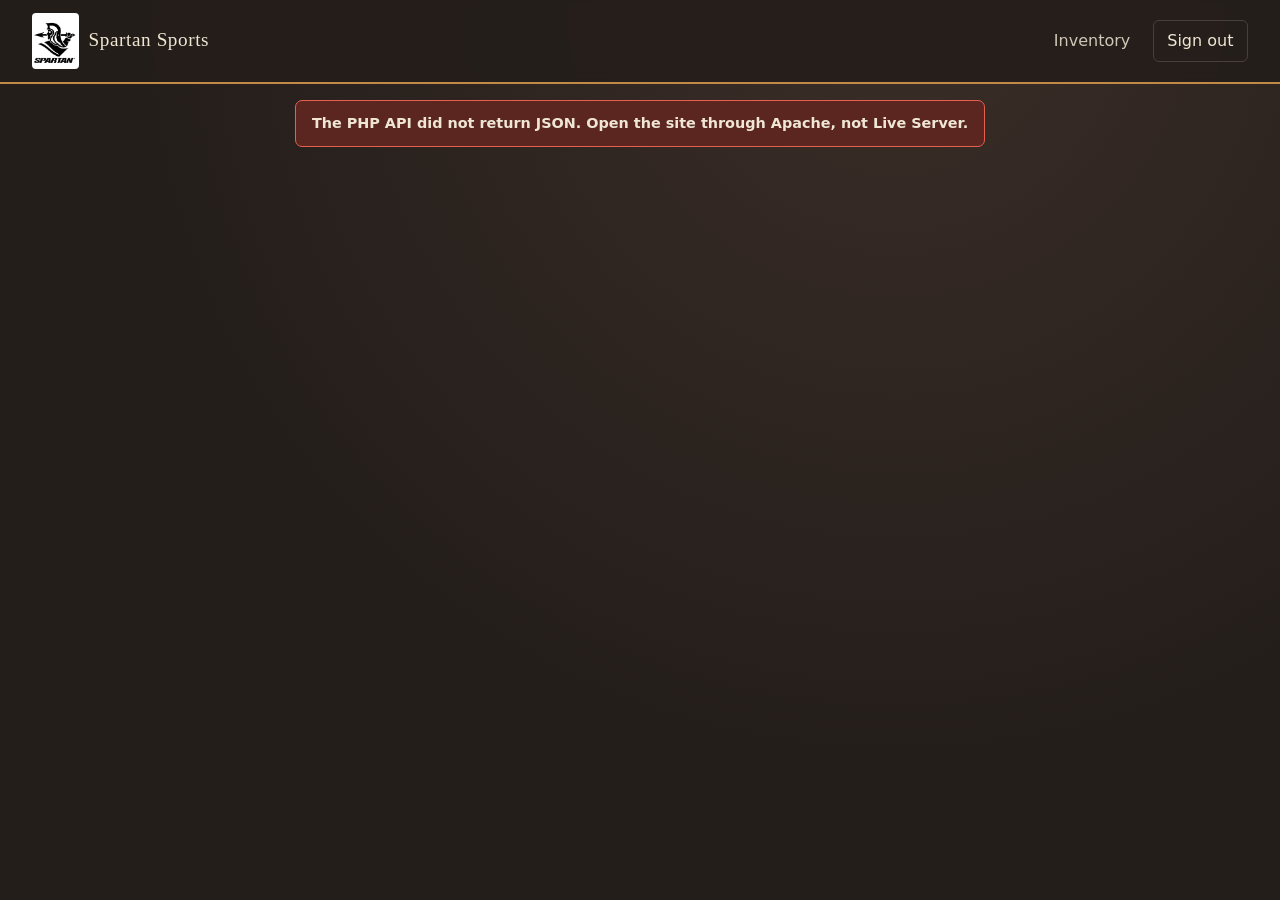
==== commit 80bc15fb: "Add secure inventory auth and Excel import Co-authored-by: Copilot <223556219+Copilot@users.noreply." ====
--- a/admin-dashboard.html
+++ b/admin-dashboard.html
@@ -3,366 +3,99 @@
 <head>
   <meta charset="UTF-8">
   <meta name="viewport" content="width=device-width, initial-scale=1">
-  <title>Admin Dashboard — Spartan Sports</title>
-  <link rel="preconnect" href="https://fonts.googleapis.com">
-  <link href="https://fonts.googleapis.com/css2?family=Cinzel:wght@400;600;700&display=swap" rel="stylesheet">
+  <title>Admin dashboard | Spartan Sports</title>
   <link rel="stylesheet" href="style.css">
   <link rel="stylesheet" href="auth.css">
   <style>
-    /* Dashboard-specific extras */
-    .dash-page { max-width: 1100px; margin: 0 auto; padding: 2.5rem 2rem; }
-    .dash-header { display: flex; justify-content: space-between; align-items: center; flex-wrap: wrap; gap: 1rem; margin-bottom: 2rem; }
-    .dash-header h1 { margin: 0; font-size: 1.9rem; color: var(--bronze); }
-    .user-badge { display: flex; align-items: center; gap: .7rem; background: var(--iron2); border: 1px solid var(--line); border-radius: 8px; padding: .5rem 1rem; font-size: .9rem; }
-    .user-badge .role-pill { background: var(--crimson); color: var(--bone); padding: .15rem .6rem; border-radius: 10px; font-size: .75rem; font-weight: 700; }
-    .stats-row { display: grid; grid-template-columns: repeat(auto-fill, minmax(180px, 1fr)); gap: 1.2rem; margin-bottom: 2rem; }
-    .stat-card { background: linear-gradient(145deg, #3a302a, #2a221e); border: 1px solid var(--line); border-top: 4px solid var(--bronze); border-radius: 10px; padding: 1.2rem 1.4rem; }
-    .stat-card .label { font-size: .82rem; opacity: .75; margin-bottom: .4rem; }
-    .stat-card .value { font: 700 2rem var(--serif); color: var(--bronze); }
-    .section-card { background: linear-gradient(145deg, #3a302a, #2a221e); border: 1px solid var(--line); border-radius: 10px; padding: 1.5rem; margin-bottom: 1.8rem; }
-    .section-card h2 { font-size: 1.15rem; margin: 0; color: var(--bronze); }
-    .user-table { width: 100%; border-collapse: collapse; font-size: .88rem; }
-    .user-table th, .user-table td { padding: .7rem .9rem; border-bottom: 1px solid var(--line); text-align: left; }
-    .user-table th { background: #3a302a; font-weight: 600; font-size: .82rem; text-transform: uppercase; letter-spacing: .04em; }
-    .user-table tr:hover td { background: rgba(255,255,255,.03); }
-    .user-table tr:last-child td { border-bottom: none; }
-    .badge { display: inline-block; padding: .2rem .65rem; border-radius: 10px; font-size: .75rem; font-weight: 700; text-transform: uppercase; }
-    .badge.admin { background: var(--crimson); color: var(--bone); }
-    .badge.user  { background: var(--bronze);  color: var(--iron); }
-    .btn-sm { padding: .4rem .8rem; font-size: .82rem; border-radius: 6px; border: 1px solid var(--line); background: transparent; color: var(--bad); cursor: pointer; transition: background .15s, color .15s; }
-    .btn-sm:hover { background: var(--bad); color: var(--bone); border-color: var(--bad); }
-    .btn-add-user { background: var(--bronze); color: var(--iron); border: 1px solid var(--bronze); font-weight: 700; padding: .55rem 1.1rem; border-radius: 7px; font-size: .88rem; cursor: pointer; transition: transform .15s, background .15s; }
-    .btn-add-user:hover { background: #dca35e; transform: translateY(-1px); }
-    .signout-btn { background: transparent; border: 1px solid var(--line); color: var(--bone); padding: .45rem 1rem; border-radius: 6px; cursor: pointer; font-size: .85rem; transition: background .15s; }
-    .signout-btn:hover { background: var(--crimson); border-color: var(--crimson); }
-    @media (max-width: 600px) { .dash-page { padding: 1.5rem 1rem; } }
+    .dash-page{max-width:1100px;margin:0 auto;padding:2rem}
+    .dash-header,.section-heading{display:flex;justify-content:space-between;align-items:center;gap:1rem;flex-wrap:wrap}
+    .dash-header{margin-bottom:1.5rem}.dash-header h1{margin:0;color:var(--bronze);font-size:1.8rem}
+    .section-card,.stat-card{background:linear-gradient(145deg,#3a302a,#2a221e);border:1px solid var(--line);border-radius:10px;padding:1.2rem;margin-bottom:1.2rem}
+    .section-card h2{margin:0;color:var(--bronze);font-size:1.2rem}
+    .stats-row{display:grid;grid-template-columns:repeat(auto-fit,minmax(170px,1fr));gap:1rem}
+    .stat-card{border-top:3px solid var(--bronze);margin:0}.stat-card span{display:block;opacity:.75;font-size:.85rem}.stat-card strong{display:block;color:var(--bronze);font:700 1.8rem var(--serif)}
+    .user-badge{display:flex;align-items:center;gap:.6rem}.role-pill{padding:.15rem .6rem;border-radius:12px;background:var(--crimson);font-size:.78rem}
+    .signout-btn,.btn-sm{padding:.5rem .85rem;border:1px solid var(--line);border-radius:6px;background:transparent;color:var(--bone);cursor:pointer}
+    .signout-btn:hover{background:var(--crimson)}.btn-sm{color:var(--bad)}.btn-sm:hover{background:var(--bad);color:var(--bone)}
+    .section-heading{margin-bottom:1rem}.admin-form{display:grid;grid-template-columns:repeat(auto-fit,minmax(170px,1fr));gap:.8rem;align-items:end;margin:1rem 0}
+    .admin-form label{display:block;font-size:.82rem;margin-bottom:.3rem}.admin-form input,.admin-form select{width:100%}
+    .user-table{width:100%;border-collapse:collapse;font-size:.88rem}.user-table th,.user-table td{padding:.65rem .75rem;text-align:left;border-bottom:1px solid var(--line)}
+    .user-table th{background:#3a302a}.badge{display:inline-block;padding:.15rem .5rem;border-radius:10px;background:var(--bronze);color:var(--iron);font-size:.75rem}
+    .badge.admin{background:var(--crimson);color:var(--bone)}
+    .dashboard-status{max-width:1100px;margin:1rem auto 0;padding:0 2rem}
+    .form-help{font-size:.85rem;opacity:.75}
+    @media(max-width:600px){.dash-page{padding:1rem}.dashboard-status{padding:0 1rem}}
   </style>
 </head>
 <body>
-
-  <!-- NAV -->
   <header class="nav">
     <a class="logo" href="index.html" aria-label="Spartan Sports home">
       <img class="brand-mark" src="spartan-logo.png" alt="">
       <span>Spartan Sports</span>
     </a>
     <nav>
-      <a href="index.html">📦 Inventory</a>
-      <a href="register.html">➕ Register</a>
+      <a href="index.html">Inventory</a>
+      <button class="signout-btn" id="signoutBtn" type="button">Sign out</button>
     </nav>
   </header>
 
+  <div class="dashboard-status"><div class="alert" id="dashboardAlert" role="alert" aria-live="polite"></div></div>
   <main class="dash-page" id="dashMain" hidden>
-
-    <!-- Header row -->
     <div class="dash-header">
-      <h1>🛡️ Admin Dashboard</h1>
-      <div style="display:flex;gap:.8rem;align-items:center;flex-wrap:wrap">
-        <div class="user-badge">
-          <span id="adminName">—</span>
-          <span class="role-pill">Admin</span>
-        </div>
-        <button class="signout-btn" onclick="signOut()">Sign out</button>
-      </div>
+      <h1>Administrator dashboard</h1>
+      <div class="user-badge"><span id="adminName"></span><span class="role-pill">Admin</span></div>
     </div>
 
-    <!-- Stats row -->
-    <div class="stats-row">
-      <div class="stat-card">
-        <div class="label">Total registered users</div>
-        <div class="value" id="statUsers">0</div>
+    <section class="stats-row" aria-label="Account statistics">
+      <div class="stat-card"><span>Accounts</span><strong id="statUsers">0</strong></div>
+      <div class="stat-card"><span>Administrators</span><strong id="statAdmins">0</strong></div>
+      <div class="stat-card"><span>Staff</span><strong id="statStaff">0</strong></div>
+      <div class="stat-card"><span>Created today</span><strong id="statToday">0</strong></div>
+    </section>
+
+    <section class="section-card">
+      <div class="section-heading">
+        <div>
+          <h2>Manage accounts (<span id="userCountBadge">0</span>)</h2>
+          <p class="form-help">New accounts are stored in MySQL. Staff can view inventory; admins can import and manage accounts.</p>
+        </div>
+        <input type="search" id="userSearchInput" placeholder="Search accounts" aria-label="Search accounts">
       </div>
-      <div class="stat-card">
-        <div class="label">Admin accounts</div>
-        <div class="value" id="statAdmins">0</div>
-      </div>
-      <div class="stat-card">
-        <div class="label">Standard users</div>
-        <div class="value" id="statStandardUsers">0</div>
-      </div>
-      <div class="stat-card">
-        <div class="label">Registered today</div>
-        <div class="value" id="statToday">0</div>
-      </div>
-    </div>
-
-    <!-- User management -->
-    <div class="section-card">
-      <div style="display:flex; justify-content:space-between; align-items:center; flex-wrap:wrap; gap:1rem; margin-bottom:1.2rem;">
-        <div>
-          <h2>👥 Registered Users (<span id="userCountBadge">0</span>)</h2>
-          <p style="opacity:.7; font-size:.85rem; margin:.2rem 0 0;">All accounts currently registered in the Spartan Sports system.</p>
-        </div>
-        <button class="btn-add-user" onclick="toggleAddUserForm()">➕ Register New User</button>
-      </div>
-
-      <!-- Add User Form (Collapsible) -->
-      <div id="addUserBox" style="display:none; background:var(--iron2); border:1px solid var(--bronze); border-radius:8px; padding:1.4rem; margin-bottom:1.5rem;">
-        <h3 style="margin:0 0 1rem; color:var(--bronze); font-size:1.05rem;">Register a New User / Admin</h3>
-        <form id="adminAddUserForm" onsubmit="adminCreateUser(event)" style="display:grid; grid-template-columns:repeat(auto-fit, minmax(180px, 1fr)); gap:1rem; align-items:end;">
-          <div>
-            <label style="display:block; font-size:.82rem; font-weight:600; margin-bottom:.3rem;">Full Name *</label>
-            <input type="text" id="newUserName" placeholder="e.g. Rahul Sharma" required style="width:100%; padding:.65rem; border-radius:6px; background:var(--iron); border:1px solid var(--line); color:var(--bone);">
-          </div>
-          <div>
-            <label style="display:block; font-size:.82rem; font-weight:600; margin-bottom:.3rem;">Email Address *</label>
-            <input type="email" id="newUserEmail" placeholder="user@spartan.com" required style="width:100%; padding:.65rem; border-radius:6px; background:var(--iron); border:1px solid var(--line); color:var(--bone);">
-          </div>
-          <div>
-            <label style="display:block; font-size:.82rem; font-weight:600; margin-bottom:.3rem;">Password *</label>
-            <input type="password" id="newUserPass" placeholder="Min 6 chars" required minlength="6" style="width:100%; padding:.65rem; border-radius:6px; background:var(--iron); border:1px solid var(--line); color:var(--bone);">
-          </div>
-          <div>
-            <label style="display:block; font-size:.82rem; font-weight:600; margin-bottom:.3rem;">Role</label>
-            <select id="newUserRole" style="width:100%; padding:.65rem; border-radius:6px; background:var(--iron); border:1px solid var(--line); color:var(--bone);">
-              <option value="user">👤 User (Standard)</option>
-              <option value="admin">🛡️ Admin</option>
-            </select>
-          </div>
-          <div>
-            <label style="display:block; font-size:.82rem; font-weight:600; margin-bottom:.3rem;">Department</label>
-            <select id="newUserDept" style="width:100%; padding:.65rem; border-radius:6px; background:var(--iron); border:1px solid var(--line); color:var(--bone);">
-              <option value="Warehouse">Warehouse</option>
-              <option value="Production">Production</option>
-              <option value="Procurement">Procurement</option>
-              <option value="Quality Control">Quality Control</option>
-              <option value="Management">Management</option>
-              <option value="IT / Admin">IT / Admin</option>
-            </select>
-          </div>
-          <div style="display:flex; gap:.6rem;">
-            <button type="submit" style="background:var(--crimson); color:var(--bone); border:none; padding:.7rem 1.2rem; border-radius:6px; font-weight:700; cursor:pointer;">Save</button>
-            <button type="button" onclick="toggleAddUserForm(false)" style="background:transparent; color:var(--bone); border:1px solid var(--line); padding:.7rem 1rem; border-radius:6px; cursor:pointer;">Cancel</button>
-          </div>
-        </form>
-      </div>
-
-      <!-- Search bar -->
-      <div style="margin-bottom:1rem; display:flex; gap:.8rem;">
-        <input type="search" id="userSearchInput" placeholder="🔍 Search users by name, email, department or role..." oninput="filterUserTable()" style="width:100%; max-width:480px; padding:.65rem .9rem; border-radius:6px; background:var(--iron); border:1px solid var(--line); color:var(--bone);">
-      </div>
-
-      <!-- Users Table -->
-      <div style="overflow-x:auto">
+      <form class="admin-form" id="adminAddUserForm">
+        <div><label for="newUserName">Name</label><input id="newUserName" maxlength="120" required></div>
+        <div><label for="newUserEmail">Email</label><input id="newUserEmail" type="email" maxlength="190" required></div>
+        <div><label for="newUserPass">Temporary password (10+ characters)</label><input id="newUserPass" type="password" minlength="10" required></div>
+        <div><label for="newUserRole">Role</label><select id="newUserRole"><option value="staff">Staff</option><option value="admin">Admin</option></select></div>
+        <div><label for="newUserDept">Department</label><input id="newUserDept" value="Warehouse" maxlength="80"></div>
+        <button class="btn" type="submit">Create account</button>
+      </form>
+      <div class="table-scroll">
         <table class="user-table">
-          <thead>
-            <tr>
-              <th>#</th>
-              <th>Name</th>
-              <th>Email</th>
-              <th>Department</th>
-              <th>Role</th>
-              <th>Registered</th>
-              <th>Action</th>
-            </tr>
-          </thead>
+          <thead><tr><th>Name</th><th>Email</th><th>Department</th><th>Role</th><th>Created</th><th>Action</th></tr></thead>
           <tbody id="userTableBody"></tbody>
         </table>
       </div>
-      <p id="noUsersMsg" style="opacity:.7;font-size:.9rem;margin:1.2rem 0; text-align:center;" hidden>No registered users found matching your search.</p>
-    </div>
+      <p id="noUsersMsg" class="form-help" hidden>No accounts match your search.</p>
+    </section>
 
-    <!-- Import data section -->
-    <div class="section-card">
-      <h2>📂 Import / replace inventory data</h2>
-      <p style="opacity:.75;font-size:.88rem;margin:0 0 1rem">Upload an Excel or CSV file to overwrite the global inventory used by all users.</p>
-
+    <section class="section-card">
+      <h2>Import previous inventory from Excel</h2>
+      <p class="form-help">Upload .xlsx, .xls, or .csv. Existing materials are matched by name and updated; new names are added. Required columns: Material/Name and Stock. Category, Needed, Unit, and Price are optional.</p>
       <div class="file-drop" id="dropZoneAdmin">
-        <div class="drop-icon">📊</div>
-        <div class="drop-text">Drop <strong>.xlsx / .xls / .csv</strong> here, or click to browse</div>
-        <input type="file" id="importFileAdmin" accept=".xlsx,.xls,.csv" aria-label="Choose Excel file">
+        <div class="drop-icon" aria-hidden="true">📊</div>
+        <div class="drop-text">Drop an Excel file here or click to browse</div>
+        <input type="file" id="importFileAdmin" accept=".xlsx,.xls,.csv" aria-label="Choose inventory spreadsheet">
       </div>
-
       <div class="import-preview" id="importPreviewAdmin" hidden></div>
-
-      <div class="import-actions" id="importActionsAdmin" style="display:none">
-        <button class="btn-full" id="applyImportBtn" type="button">✅ Apply to all users</button>
-        <button class="btn-full alt" id="clearImportAdminBtn" type="button">✖ Clear</button>
+      <div class="import-actions" id="importActionsAdmin" hidden>
+        <button class="btn-full" id="applyImportBtn" type="button">Merge into shared inventory</button>
+        <button class="btn-full alt" id="clearImportAdminBtn" type="button">Clear file</button>
       </div>
-    </div>
-
+    </section>
   </main>
 
   <div class="toast" id="toast" role="status"></div>
-
   <script src="xlsx.full.min.js"></script>
   <script src="auth.js"></script>
-  <script>
-  // ── Guard: admin only ────────────────────────────────────
-  (function guardAdmin() {
-    let sess = JSON.parse(sessionStorage.getItem("ss_session") || "null");
-    if (!sess || sess.role !== "admin") {
-      sess = {
-        name: "Spartan Admin",
-        email: "admin@spartan.com",
-        role: "admin"
-      };
-      sessionStorage.setItem("ss_session", JSON.stringify(sess));
-    }
-    const adminEl = document.getElementById("adminName");
-    if (adminEl) adminEl.textContent = sess.name;
-    const dashMain = document.getElementById("dashMain");
-    if (dashMain) dashMain.hidden = false;
-    loadDashboard();
-  })();
-
-  // ── Toggle Add User Form ─────────────────────────────────
-  function toggleAddUserForm(show) {
-    const box = document.getElementById("addUserBox");
-    const isShowing = box.style.display !== "none";
-    const nextState = (typeof show === "boolean") ? show : !isShowing;
-    box.style.display = nextState ? "block" : "none";
-    if (nextState) {
-      document.getElementById("newUserName")?.focus();
-    }
-  }
-
-  // ── Register User directly from Admin Panel ─────────────
-  function adminCreateUser(e) {
-    e.preventDefault();
-    const name  = document.getElementById("newUserName").value.trim();
-    const email = document.getElementById("newUserEmail").value.trim().toLowerCase();
-    const pass  = document.getElementById("newUserPass").value;
-    const role  = document.getElementById("newUserRole").value;
-    const dept  = document.getElementById("newUserDept").value;
-
-    if (!name || !email || !pass) {
-      toast("Please fill in all required fields.");
-      return;
-    }
-
-    const users = getUsers();
-    if (users.some(u => u.email === email)) {
-      toast("A user with this email already exists.");
-      return;
-    }
-
-    const newUser = {
-      id: Date.now(),
-      name,
-      email,
-      role,
-      dept,
-      password: encodePass(pass),
-      createdAt: new Date().toISOString()
-    };
-
-    users.push(newUser);
-    saveUsers(users);
-
-    toast("✅ User " + name + " registered successfully!");
-    document.getElementById("adminAddUserForm").reset();
-    toggleAddUserForm(false);
-    loadDashboard();
-  }
-
-  // ── Filter table on search ───────────────────────────────
-  function filterUserTable() {
-    const q = (document.getElementById("userSearchInput")?.value || "").toLowerCase().trim();
-    const users = getUsers();
-    const filtered = users.filter(u => 
-      (u.name || "").toLowerCase().includes(q) ||
-      (u.email || "").toLowerCase().includes(q) ||
-      (u.dept || "").toLowerCase().includes(q) ||
-      (u.role || "").toLowerCase().includes(q)
-    );
-    renderUserTable(filtered);
-  }
-
-  // ── Render User Table ────────────────────────────────────
-  function renderUserTable(list) {
-    const tbody = document.getElementById("userTableBody");
-    const noMsg = document.getElementById("noUsersMsg");
-    if (!list || !list.length) {
-      tbody.innerHTML = "";
-      noMsg.hidden = false;
-      return;
-    }
-    noMsg.hidden = true;
-
-    tbody.innerHTML = list.map((u, i) => `
-      <tr>
-        <td>${i + 1}</td>
-        <td><strong>${esc(u.name)}</strong></td>
-        <td>${esc(u.email)}</td>
-        <td>${esc(u.dept || "—")}</td>
-        <td><span class="badge ${u.role}">${u.role}</span></td>
-        <td style="font-size:.8rem;opacity:.8">${(u.createdAt || "").slice(0, 10)}</td>
-        <td><button class="btn-sm" onclick="deleteUser(${u.id})">Delete</button></td>
-      </tr>`).join("");
-  }
-
-  // ── Load dashboard data ──────────────────────────────────
-  function loadDashboard() {
-    const users   = getUsers();
-    const admins  = users.filter(u => u.role === "admin");
-    const regulars = users.filter(u => u.role === "user");
-    const today   = new Date().toISOString().slice(0, 10);
-    const todayCount = users.filter(u => (u.createdAt || "").startsWith(today)).length;
-
-    document.getElementById("statUsers").textContent         = users.length;
-    document.getElementById("statAdmins").textContent        = admins.length;
-    document.getElementById("statStandardUsers").textContent  = regulars.length;
-    document.getElementById("statToday").textContent         = todayCount;
-    document.getElementById("userCountBadge").textContent    = users.length;
-
-    filterUserTable();
-  }
-
-  function esc(s) {
-    return String(s || "").replace(/&/g,"&amp;").replace(/</g,"&lt;").replace(/>/g,"&gt;");
-  }
-
-  function deleteUser(id) {
-    if (!confirm("Delete this user? This cannot be undone.")) return;
-    const sess = JSON.parse(sessionStorage.getItem("ss_session") || "null");
-    let users = getUsers();
-    const target = users.find(u => u.id === id);
-    if (target && target.email === (sess?.email)) {
-      toast("Cannot delete your own active admin account.");
-      return;
-    }
-    users = users.filter(u => u.id !== id);
-    saveUsers(users);
-    toast("User deleted.");
-    loadDashboard();
-  }
-
-  function signOut() {
-    sessionStorage.removeItem("ss_session");
-    window.location.href = "login.html";
-  }
-
-  // ── Admin import ─────────────────────────────────────────
-  const dropAdmin   = document.getElementById("dropZoneAdmin");
-  const fileAdmin   = document.getElementById("importFileAdmin");
-
-  if (dropAdmin && fileAdmin) {
-    fileAdmin.addEventListener("change", () => {
-      handleFile(fileAdmin.files[0], "importPreviewAdmin", "importActionsAdmin", true);
-    });
-    dropAdmin.addEventListener("dragover",  e => { e.preventDefault(); dropAdmin.classList.add("over"); });
-    dropAdmin.addEventListener("dragleave", () => dropAdmin.classList.remove("over"));
-    dropAdmin.addEventListener("drop", e => {
-      e.preventDefault(); dropAdmin.classList.remove("over");
-      handleFile(e.dataTransfer.files[0], "importPreviewAdmin", "importActionsAdmin", true);
-    });
-
-    document.getElementById("applyImportBtn").addEventListener("click", () => {
-      if (!window._importedData || !window._importedData.length) return toast("No data to apply.");
-      localStorage.setItem("ss_inventory_import", JSON.stringify(window._importedData));
-      toast("✅ Inventory data updated for all users!");
-      loadDashboard();
-    });
-
-    document.getElementById("clearImportAdminBtn").addEventListener("click", () => {
-      window._importedData = null;
-      fileAdmin.value = "";
-      const p = document.getElementById("importPreviewAdmin");
-      if (p) { p.innerHTML = ""; p.hidden = true; }
-      document.getElementById("importActionsAdmin").style.display = "none";
-    });
-  }
-  </script>
 </body>
 </html>
--- a/style.css
+++ b/style.css
@@ -8,7 +8,7 @@
     --ok: #5fae6b;
     --warn: #e0a33a;
     --bad: #e5604f;
-    --serif: "Cinzel", "Trajan Pro", Georgia, serif;
+    --serif: Georgia, "Trajan Pro", "Times New Roman", serif;
     --sans: "Segoe UI", system-ui, -apple-system, Roboto, sans-serif
 }
 
@@ -211,7 +211,9 @@
     display: flex;
     justify-content: center;
     align-items: center;
-    gap: 60px;
+    align-content: center;
+    flex-wrap: wrap;
+    gap: 30px 60px;
     padding-bottom: 30px
 }
 
--- a/auth.css
+++ b/auth.css
@@ -124,6 +124,8 @@
   color: var(--bone);
   transition: border-color .2s;
 }
+.form-help { font-size: .85rem; opacity: .75; line-height: 1.5; }
+.form-help code { color: var(--bronze); }
 .form-group input:focus, .form-group select:focus {
   outline: 3px solid var(--bronze);
   outline-offset: 2px;
@@ -275,6 +277,7 @@
   display: flex; gap: .6rem; flex-wrap: wrap;
   margin-top: .9rem;
 }
+.import-actions[hidden], .import-preview[hidden] { display: none; }
 
 /* ---- Toast ---- */
 .toast {
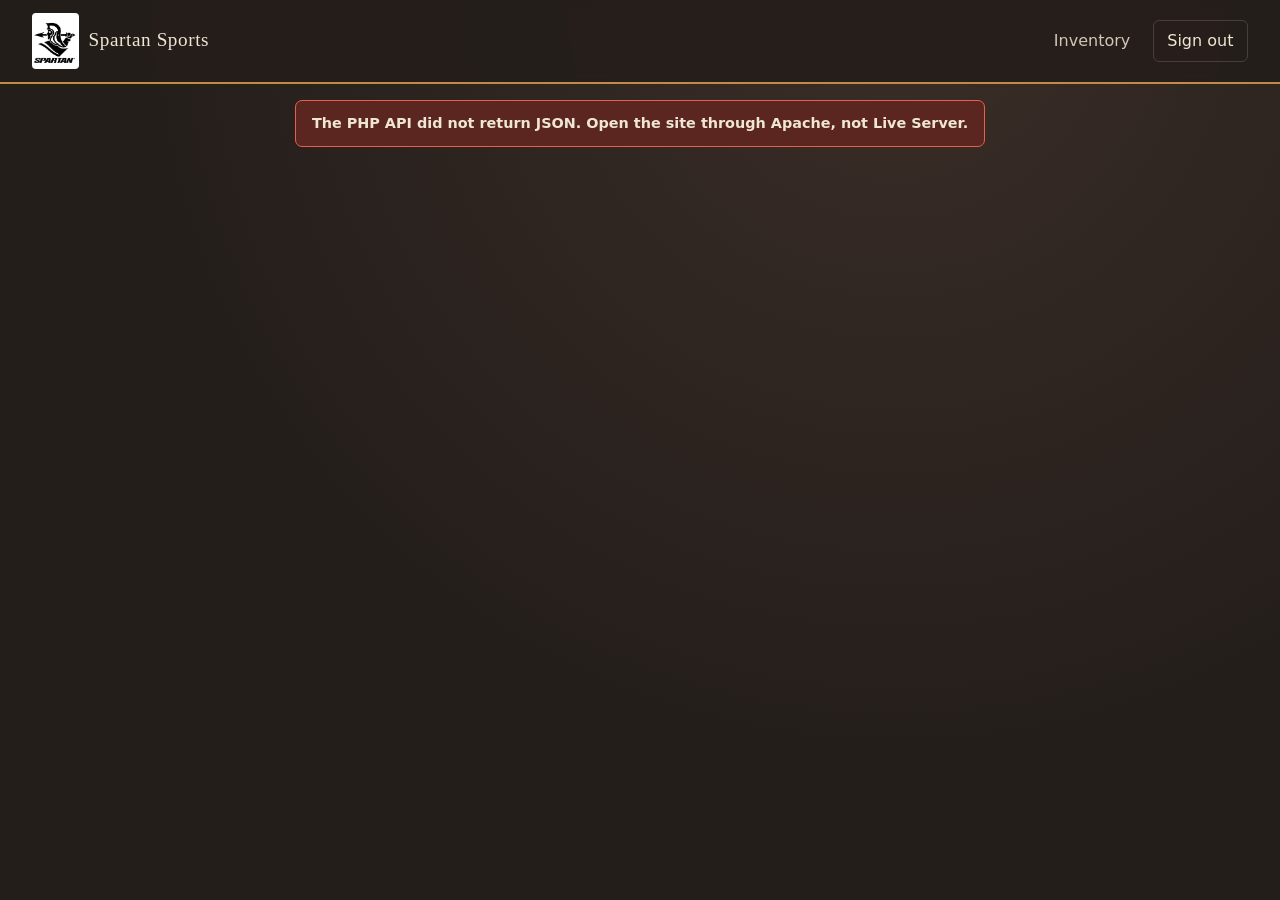
==== commit d0652aa9: "Add presentation-only login and browser import Co-authored-by: Copilot <223556219+Copilot@users.nore" ====
--- a/admin-dashboard.html
+++ b/admin-dashboard.html
@@ -94,6 +94,39 @@
     </section>
   </main>
 
+  <main class="dash-page demo-admin-page" id="staticAdminDemo" hidden>
+    <div class="dash-header">
+      <div>
+        <h1>Administrator preview</h1>
+        <p class="form-help">Presentation mode — this is not a real, protected admin account.</p>
+      </div>
+      <span class="role-pill">DEMO</span>
+    </div>
+
+    <div class="stats-row" aria-label="Demo status">
+      <div class="stat-card"><span>Access</span><strong>Demo</strong></div>
+      <div class="stat-card"><span>Database</span><strong>Offline</strong></div>
+      <div class="stat-card"><span>Data storage</span><strong>Browser only</strong></div>
+    </div>
+
+    <section class="section-card">
+      <h2>Import previous inventory</h2>
+      <p class="form-help">Choose an .xlsx, .xls, or .csv file. Matching names update and new names are added to this browser's preview only. Nothing is uploaded or shared.</p>
+      <div class="file-drop" id="demoDropZoneAdmin">
+        <div class="drop-icon" aria-hidden="true">📊</div>
+        <div class="drop-text">Drop a spreadsheet here or click to browse</div>
+        <input type="file" id="demoImportFileAdmin" accept=".xlsx,.xls,.csv" aria-label="Choose previous inventory spreadsheet">
+      </div>
+      <div class="import-preview" id="demoImportPreviewAdmin" hidden></div>
+      <div class="import-actions" id="demoImportActionsAdmin" hidden>
+        <button class="btn-full" id="demoApplyImportBtn" type="button">Load into browser preview</button>
+        <button class="btn-full alt" id="demoClearImportAdminBtn" type="button">Clear file</button>
+      </div>
+    </section>
+
+    <a class="btn" href="index.html">Open inventory preview</a>
+  </main>
+
   <div class="toast" id="toast" role="status"></div>
   <script src="xlsx.full.min.js"></script>
   <script src="auth.js"></script>
--- a/style.css
+++ b/style.css
@@ -289,6 +289,16 @@
     color: var(--iron)
 }
 
+.cube[data-cat="Leather"] .face {
+    background: #b87349;
+    color: var(--iron)
+}
+
+.cube[data-cat="Fabric"] .face {
+    background: #527d86;
+    color: var(--bone)
+}
+
 .cube:hover .face {
     border-color: #fff
 }
--- a/auth.css
+++ b/auth.css
@@ -66,6 +66,7 @@
   padding: 2.5rem 2rem;
   box-shadow: 0 20px 50px rgba(0,0,0,.55);
 }
+.auth-card h1,
 .auth-card h2 {
   margin: 0 0 .3rem;
   font-size: 1.7rem;
@@ -76,6 +77,18 @@
   margin: 0 0 2rem;
   font-size: .95rem;
 }
+.demo-notice {
+  margin: 0 0 1.2rem;
+  padding: .7rem .85rem;
+  border: 1px solid rgba(193,138,71,.45);
+  border-radius: 7px;
+  background: rgba(193,138,71,.08);
+  color: var(--bone);
+  font-size: .82rem;
+}
+.demo-login-card .import-section { margin-top: 1rem; }
+.demo-admin-page .stats-row { margin-bottom: 1.2rem; }
+.demo-admin-page .stat-card strong { font-size: 1.2rem; }
 
 /* ---- Tabs (User / Admin) ---- */
 .role-tabs {
